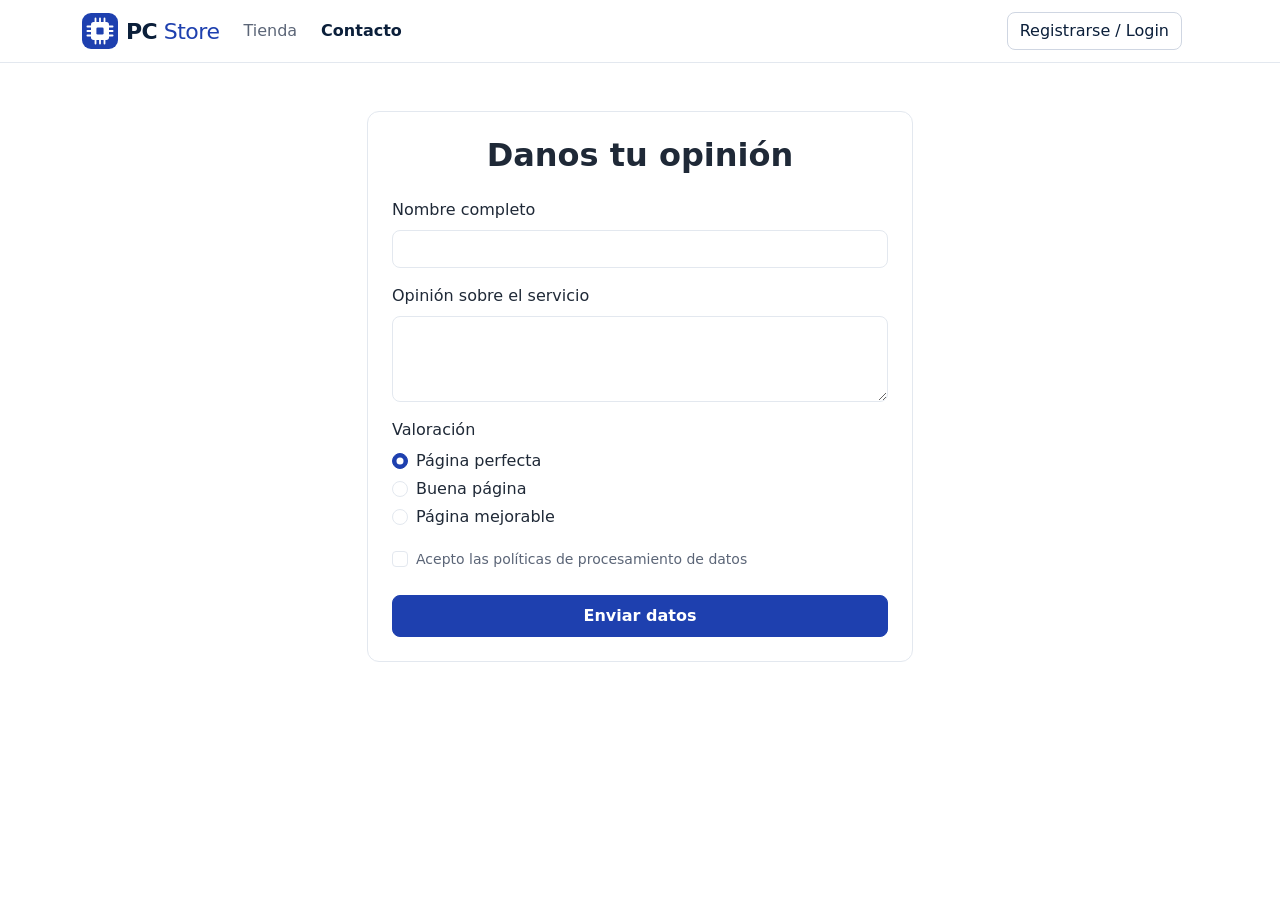
==== src/paginas/contacto.html @ e6b97def "feat: eliminar productos desde un boton del header con un modal y un select, quitandolos tambien de " ====
<!doctype html>
<html lang="es">

<head>
  <meta charset="UTF-8" />
  <meta name="viewport" content="width=device-width, initial-scale=1.0" />
  <title>Pagina de contacto</title>
  <link rel="icon" type="image/svg+xml" href="./../public/img/pc-store-icon.svg" />
  <link href="https://cdn.jsdelivr.net/npm/bootstrap@5.3.8/dist/css/bootstrap.min.css" rel="stylesheet"
    integrity="sha384-sRIl4kxILFvY47J16cr9ZwB07vP4J8+LH7qKQnuqkuIAvNWLzeN8tE5YBujZqJLB" crossorigin="anonymous" />
  <link rel="stylesheet" href="./../style/style.css" type="text/css" />
</head>

<body>
  <header>
    <nav class="navbar navbar-expand-lg bg-white border-bottom sticky-top">
      <div class="container">
        <a class="navbar-brand d-flex align-items-center gap-2" href="./../index.html"><img
            src="./../public/img/pc-store-icon.svg" alt="" width="36" height="36" /><span class="logo-texto"><span
              class="logo-pc">PC</span>
            <span class="fw-medium text-primary">Store</span></span></a>

        <button class="navbar-toggler" type="button" data-bs-toggle="collapse" data-bs-target="#menuNavegacion">
          <span class="navbar-toggler-icon"></span>
        </button>

        <div class="collapse navbar-collapse" id="menuNavegacion">
          <ul class="navbar-nav align-items-lg-center gap-lg-2 me-auto">
            <li class="nav-item">
              <a class="nav-link" href="./tienda.html">Tienda</a>
            </li>
            <li class="nav-item">
              <a class="nav-link active fw-semibold" href="./contacto.html">Contacto</a>
            </li>
          </ul>

          <div class="d-flex flex-column flex-lg-row align-items-stretch align-items-lg-center gap-2 py-2 py-lg-0">
            <button class="btn btn-outline-primary" data-bs-toggle="modal" data-bs-target="#RegModal"
              id="botonRegistroLogin">
              Registrarse / Login
            </button>

            <div id="tipoUsuario"></div>
            <div id="bienvenidaHeader"></div>

            <button type="button" class="btn btn-outline-danger d-none" id="cerrarSesionBoton">
              Cerrar sesion
            </button>

            <button class="btn btn-outline-primary d-none" id="mostrarPanelAdmin" data-bs-toggle="modal"
              data-bs-target="#modalAdmin">
              Panel Admin
            </button>

            <button class="btn btn-outline-danger d-none" id="mostrarEliminarProducto" data-bs-toggle="modal"
              data-bs-target="#modalEliminarProducto">
              Eliminar producto
            </button>

            <button class="btn btn-primary position-relative d-none" id="botonBolsa" data-bs-toggle="modal"
              data-bs-target="#modalBolsa">
              Bolsa
              <span class="position-absolute top-0 start-100 translate-middle badge rounded-pill bg-danger"
                id="badgeBolsa">
                0
              </span>
            </button>
          </div>
        </div>
      </div>
    </nav>
  </header>

  <section class="contenedor-login">
    <div class="modal fade" id="RegModal" tabindex="-1" aria-hidden="true">
      <div class="modal-dialog modal-dialog-centered">
        <div class="modal-content">
          <div class="modal-header">
            <h5 class="modal-title">Registrarse</h5>
            <button type="button" class="btn-close" data-bs-dismiss="modal" aria-label="Cerrar"></button>
          </div>

          <div class="modal-body">
            <ul class="nav nav-pills justify-content-center mb-4">
              <li class="nav-item">
                <a class="nav-link active" aria-current="page" href="#">Registrarse</a>
              </li>
              <li class="nav-item">
                <a class="nav-link" href="#" data-bs-toggle="modal" data-bs-target="#loginModal">Iniciar Sesion</a>
              </li>
            </ul>
            <div id="alertContainer"></div>
            <form id="regForm" novalidate>
              <div class="mb-3">
                <label class="form-label">Usuario</label>
                <input type="text" class="form-control" name="usuario" required id="nombreInput" />
              </div>
              <div class="mb-3">
                <label class="form-label">Contraseña</label>
                <input type="password" class="form-control" name="password" required id="contraseñaInput" />
              </div>
              <button type="submit" class="btn btn-primary w-100" id="regButton">
                Crear cuenta
              </button>
            </form>
          </div>
        </div>
      </div>
    </div>
    <div class="modal fade" id="loginModal" tabindex="-1" aria-hidden="true">
      <div class="modal-dialog modal-dialog-centered">
        <div class="modal-content">
          <div class="modal-header">
            <h5 class="modal-title">Iniciar Sesión</h5>
            <button type="button" class="btn-close" data-bs-dismiss="modal" aria-label="Cerrar"></button>
          </div>

          <div class="modal-body">
            <ul class="nav nav-pills justify-content-center mb-4">
              <li class="nav-item">
                <a class="nav-link" aria-current="page" href="#" data-bs-toggle="modal"
                  data-bs-target="#RegModal">Registrarse</a>
              </li>
              <li class="nav-item">
                <a class="nav-link active" data-bs-toggle="modal" data-bs-target="#loginModal">Iniciar Sesion</a>
              </li>
            </ul>
            <div id="alertContainerLogin"></div>
            <form id="loginForm" novalidate>
              <div class="mb-3">
                <label class="form-label">Usuario</label>
                <input type="text" class="form-control" name="usuario" required id="nombreLogin" />
              </div>
              <div class="mb-3">
                <label class="form-label">Contraseña</label>
                <input type="password" class="form-control" name="password" required id="contraseñaLogin" />
              </div>
              <button type="submit" class="btn btn-primary w-100" id="logButton">
                Entrar
              </button>
            </form>
          </div>
        </div>
      </div>
    </div>
  </section>
  <section class="container mt-4 text-center" id="avisosDOM"></section>

  <section>
    <div class="modal fade" id="tablaProducto" tabindex="-1" aria-hidden="true">
      <div class="modal-dialog modal-dialog-centered modal-lg">
        <div class="modal-content shadow">
          <div class="modal-header">
            <h5 class="modal-title fw-bold" id="modalProductoTitulo">
              Cargando...
            </h5>
            <button type="button" class="btn-close" data-bs-dismiss="modal" aria-label="Cerrar"></button>
          </div>
          <div class="modal-body p-4">
            <div class="row align-items-center">
              <div class="col-md-5 text-center mb-3 mb-md-0">
                <img src="" id="modalProductoImagen" class="img-fluid rounded" alt="Imagen del producto"
                  style="max-height: 250px; object-fit: contain" />
              </div>
              <div class="col-md-7">
                <p id="modalProductoPrecio" class="fs-3 fw-bold text-primary mb-2"></p>
                <p id="modalProductoDesc" class="text-muted"></p>
                <div class="mb-3">
                  <span class="badge bg-primary fs-6 fw-normal">Stock disponible:
                    <strong id="modalProductoStock">0</strong></span>
                </div>
                <div class="mb-3">
                  <label for="cantidadProducto" class="form-label fw-medium">Cantidad:</label>
                  <input type="number" class="form-control" id="cantidadProducto" min="1" value="1" />
                </div>
                <div class="d-flex justify-content-center justify-content-md-end mt-4">
                  <button class="btn btn-primary fw-semibold" id="btnAgregarBolsa">
                    Añadir al carrito
                  </button>
                </div>
              </div>
            </div>
          </div>
        </div>
      </div>
    </div>

    <div class="modal fade" id="modalAdmin" tabindex="-1" aria-hidden="true">
      <div class="modal-dialog modal-dialog-centered">
        <div class="modal-content shadow">
          <div class="modal-header">
            <h5 class="modal-title fw-bold">Panel Admin</h5>
            <button type="button" class="btn-close" data-bs-dismiss="modal" aria-label="Cerrar"></button>
          </div>

          <div class="modal-body p-4">
            <form id="ProductoForm">
              <div class="mb-3">
                <label for="nombreProducto" class="form-label fw-medium">Nombre producto</label>
                <input type="text" class="form-control" id="nombreProducto" required />
              </div>
              <div class="mb-3">
                <label for="ImagenProducto" class="form-label fw-medium">URL de la imagen</label>
                <input type="text" class="form-control" id="ImagenProducto" required />
              </div>
              <div class="mb-3">
                <label for="stockProducto" class="form-label fw-medium">Stock del producto</label>
                <input type="number" class="form-control" id="stockProducto" required />
              </div>

              <div class="mb-3">
                <label for="precioProducto" class="form-label fw-medium">Precio del producto</label>
                <input type="number" class="form-control" id="precioProducto" min="0" step="0.01" required />
              </div>

              <div class="mb-3">
                <label for="DescripcionProducto" class="form-label fw-medium">Descripción producto</label>
                <textarea class="form-control" id="DescripcionProducto" rows="3" required></textarea>
              </div>

              <button type="submit" class="btn btn-primary w-100 py-2 fw-semibold">
                Crear producto
              </button>
            </form>
          </div>
        </div>
      </div>
    </div>

    <div class="modal fade" id="modalEliminarProducto" tabindex="-1" aria-hidden="true">
      <div class="modal-dialog modal-dialog-centered">
        <div class="modal-content shadow">
          <div class="modal-header">
            <h5 class="modal-title fw-bold">Eliminar producto</h5>
            <button type="button" class="btn-close" data-bs-dismiss="modal" aria-label="Cerrar"></button>
          </div>

          <div class="modal-body p-4">
            <label for="selectEliminarProducto" class="form-label fw-medium">Producto</label>
            <select class="form-select mb-3" id="selectEliminarProducto"></select>
            <button type="button" class="btn btn-danger w-100 py-2 fw-semibold" id="btnEliminarProducto">
              Eliminar
            </button>
          </div>
        </div>
      </div>
    </div>

    <div class="modal fade" id="modalBolsa" tabindex="-1" aria-hidden="true">
      <div class="modal-dialog modal-dialog-centered modal-lg">
        <div class="modal-content shadow">
          <div class="modal-header">
            <h5 class="modal-title fw-bold">Tu Bolsa de la Compra</h5>
            <button type="button" class="btn-close" data-bs-dismiss="modal" aria-label="Cerrar"></button>
          </div>
          <div class="modal-body p-4">
            <div id="contenedorBolsa" class="list-group list-group-flush mb-3"
              style="max-height: 50vh; overflow-y: auto"></div>

            <div class="border-top pt-3">
              <div class="d-flex justify-content-between align-items-center mb-3">
                <span class="fs-5 text-muted">Total</span>
                <span class="fs-3 fw-bold text-primary" id="totalBolsa">0,00 €</span>
              </div>
              <div class="d-grid d-sm-flex gap-2 justify-content-sm-between">
                <button type="button" class="btn btn-outline-danger" id="btnEliminarBolsa">
                  Eliminar bolsa
                </button>
                <button type="button" class="btn btn-primary fw-semibold px-4" id="btnPagarAhora">
                  Pagar ahora
                </button>
              </div>
            </div>
          </div>
        </div>
      </div>
    </div>
  </section>

  <main class="container my-5">
    <div class="row justify-content-center">
      <div class="col-md-8 col-lg-6">
        <div class="card rounded-3">
          <div class="card-body p-4">
            <h2 class="card-title fw-bold text-center mb-4">
              Danos tu opinión
            </h2>

            <form id="opinionForm">
              <div class="mb-3">
                <label for="nombreOpinion" class="form-label fw-medium">Nombre completo</label>
                <input type="text" class="form-control" id="nombreOpinion" />
              </div>

              <div class="mb-3">
                <label for="opinionInput" class="form-label fw-medium">Opinión sobre el servicio</label>
                <textarea class="form-control" id="opinionInput" rows="3"></textarea>
              </div>

              <fieldset class="mb-3">
                <legend class="col-form-label pt-0 fw-medium">
                  Valoración
                </legend>
                <div class="form-check mb-1">
                  <input class="form-check-input" type="radio" name="valoracion" id="radioPerfecta" value="perfecta"
                    checked />
                  <label class="form-check-label" for="radioPerfecta">Página perfecta</label>
                </div>
                <div class="form-check mb-1">
                  <input class="form-check-input" type="radio" name="valoracion" id="radioBuena" value="buena" />
                  <label class="form-check-label" for="radioBuena">Buena página</label>
                </div>
                <div class="form-check">
                  <input class="form-check-input" type="radio" name="valoracion" id="radioMejorable"
                    value="mejorable" />
                  <label class="form-check-label" for="radioMejorable">Página mejorable</label>
                </div>
              </fieldset>

              <div class="mb-4">
                <div class="form-check">
                  <input class="form-check-input" type="checkbox" id="politicasCheck" />
                  <label class="form-check-label small text-muted" for="politicasCheck">
                    Acepto las políticas de procesamiento de datos
                  </label>
                </div>
              </div>

              <button type="submit" class="btn btn-primary w-100 py-2 fw-semibold">
                Enviar datos
              </button>
            </form>
          </div>
        </div>
      </div>
    </div>
  </main>

  <script src="https://cdn.jsdelivr.net/npm/@popperjs/core@2.11.8/dist/umd/popper.min.js"
    integrity="sha384-I7E8VVD/ismYTF4hNIPjVp/Zjvgyol6VFvRkX/vR+Vc4jQkC+hVqc2pM8ODewa9r"
    crossorigin="anonymous"></script>
  <script src="https://cdn.jsdelivr.net/npm/bootstrap@5.3.8/dist/js/bootstrap.min.js"
    integrity="sha384-G/EV+4j2dNv+tEPo3++6LCgdCROaejBqfUeNjuKAiuXbjrxilcCdDz6ZAVfHWe1Y"
    crossorigin="anonymous"></script>
  <script type="module" src="./../js/login.js"></script>
  <script type="module" src="./../js/insertar-productos.js"></script>
  <script type="module" src="./../js/bolsa.js"></script>
  <script type="module" src="./../js/contacto.js"></script>
</body>

</html>
---- src/style/style.css ----
/* colores de la web, si quiero cambiar algo lo cambio aqui y ya */
:root {
  --color-principal: #1e40af;
  --color-principal-hover: #1e3a8a;
  --color-principal-rgb: 30, 64, 175;
  --color-oscuro: #0b1f3a;
  --color-texto: #1f2937;
  --color-texto-secundario: #5b6577;
  --color-fondo: #ffffff;
  --color-fondo-suave: #f4f6fa;
  --color-fondo-suave-rgb: 244, 246, 250;
  --color-borde: #e3e8ef;
  --color-borde-fuerte: #cfd6e2;
  --color-acento: #60a5fa;

  /* le paso mis colores a bootstrap pa q sus clases los usen */
  --bs-primary: var(--color-principal);
  --bs-primary-rgb: var(--color-principal-rgb);
  --bs-link-color: var(--color-principal);
  --bs-link-color-rgb: var(--color-principal-rgb);
  --bs-link-hover-color: var(--color-principal-hover);
  --bs-link-hover-color-rgb: 30, 58, 138;
  --bs-body-color: var(--color-texto);
  --bs-body-bg: var(--color-fondo);
  --bs-heading-color: var(--color-oscuro);
  --bs-secondary-color: var(--color-texto-secundario);
  --bs-border-color: var(--color-borde);
  --bs-border-color-translucent: var(--color-borde);
  --bs-border-radius: 8px;
  --bs-border-radius-lg: 12px;
  --bs-light-rgb: var(--color-fondo-suave-rgb);
  --bs-tertiary-bg: var(--color-fondo-suave);
  --bs-tertiary-bg-rgb: var(--color-fondo-suave-rgb);
}

/* botones, en bootstrap 5.3 cada boton tiene sus propias varibles */
.btn-primary {
  --bs-btn-bg: var(--color-principal);
  --bs-btn-border-color: var(--color-principal);
  --bs-btn-hover-bg: var(--color-principal-hover);
  --bs-btn-hover-border-color: var(--color-principal-hover);
  --bs-btn-active-bg: var(--color-principal-hover);
  --bs-btn-active-border-color: var(--color-principal-hover);
  --bs-btn-disabled-bg: var(--color-principal);
  --bs-btn-disabled-border-color: var(--color-principal);
  --bs-btn-focus-shadow-rgb: var(--color-principal-rgb);
}

.btn-outline-primary {
  --bs-btn-color: var(--color-principal);
  --bs-btn-border-color: var(--color-principal);
  --bs-btn-hover-bg: var(--color-principal);
  --bs-btn-hover-border-color: var(--color-principal);
  --bs-btn-active-bg: var(--color-principal-hover);
  --bs-btn-active-border-color: var(--color-principal-hover);
  --bs-btn-disabled-color: var(--color-principal);
  --bs-btn-disabled-border-color: var(--color-principal);
  --bs-btn-focus-shadow-rgb: var(--color-principal-rgb);
}

/* esto bootstrap lo trae con su azul puesto a pelo asi q lo piso */
.nav-pills {
  --bs-nav-pills-link-active-bg: var(--color-principal);
}

.form-control:focus,
.form-check-input:focus {
  border-color: var(--color-acento);
  box-shadow: 0 0 0 0.25rem rgba(var(--color-principal-rgb), 0.15);
}

.form-check-input:checked {
  background-color: var(--color-principal);
  border-color: var(--color-principal);
}

/* header */
.navbar {
  --bs-navbar-color: var(--color-texto-secundario);
  --bs-navbar-hover-color: var(--color-oscuro);
  --bs-navbar-active-color: var(--color-oscuro);
}

/* los botones de borde del header (login y panel admin) con borde grisecito */
.navbar .btn-outline-primary {
  --bs-btn-color: var(--color-oscuro);
  --bs-btn-border-color: var(--color-borde-fuerte);
}

.logo-texto {
  font-size: 22px;
  letter-spacing: -0.5px;
  color: var(--color-oscuro);
}

.logo-pc {
  font-weight: 800;
}

/* hero del black friday */
.hero-bf__title {
  font-size: 52px;
  letter-spacing: -1.2px;
}

.hero-bf__text {
  font-size: 18px;
}

.hero-bf__card {
  box-shadow: 0 8px 24px rgba(11, 31, 58, 0.08);
}

.hero-bf__name {
  color: var(--color-oscuro);
}

/* en movil el titulo mas pequeño q sino ocupa media pantalla */
@media (max-width: 767.98px) {
  .hero-bf__title {
    font-size: 36px;
  }
}

/* catalogo */
.titulo-seccion {
  font-size: 30px;
  color: var(--color-oscuro);
}

.producto-card {
  --bs-card-spacer-x: 20px;
  --bs-card-spacer-y: 20px;
}

.producto-card .btn {
  min-height: 44px;
}
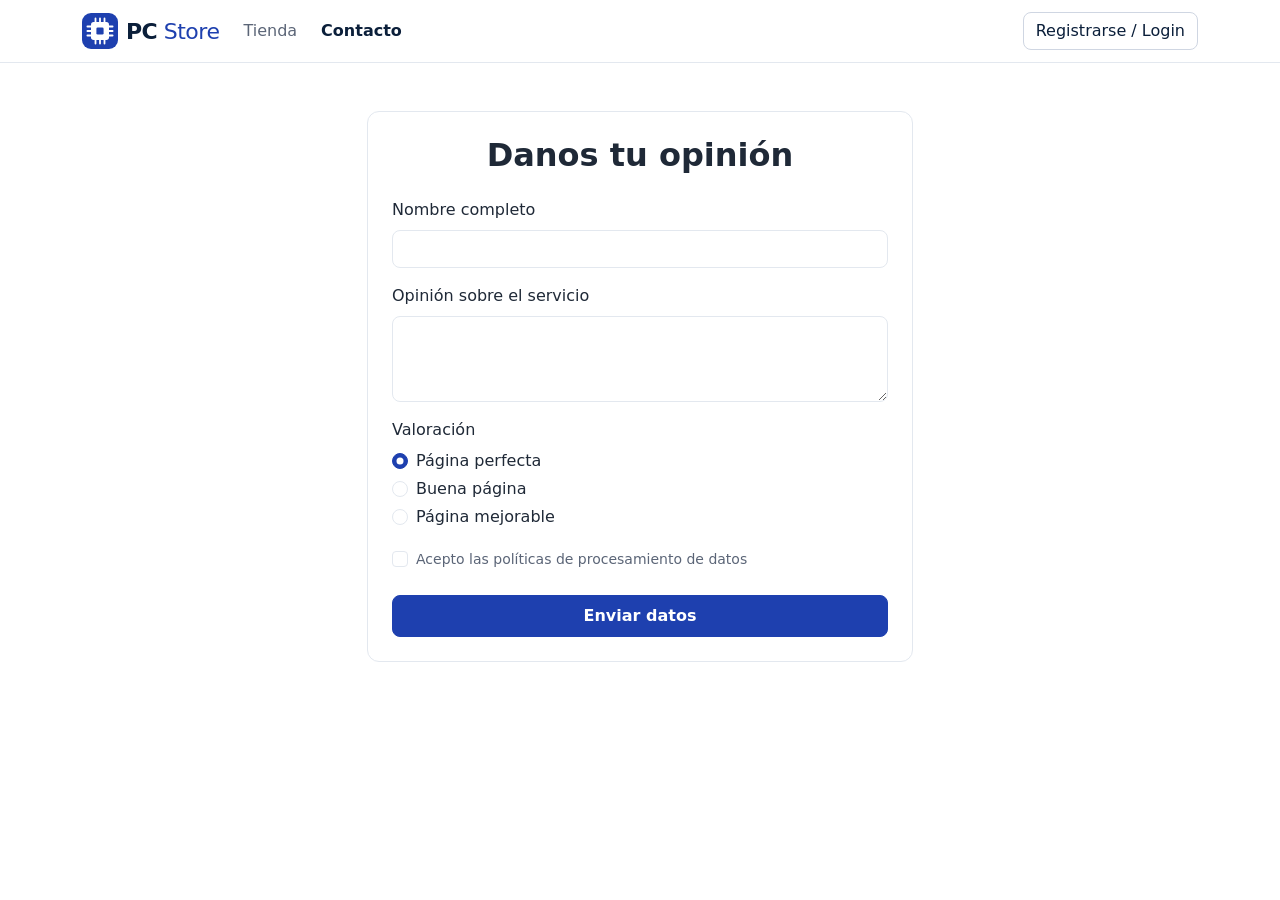
==== commit 7b0d83c8: "style: botones del header en desplegables de admin y de cuenta y mostrar el precio en las tarjetas d" ====
--- a/src/paginas/contacto.html
+++ b/src/paginas/contacto.html
@@ -40,22 +40,68 @@
               Registrarse / Login
             </button>
 
-            <div id="tipoUsuario"></div>
-            <div id="bienvenidaHeader"></div>
-
-            <button type="button" class="btn btn-outline-danger d-none" id="cerrarSesionBoton">
-              Cerrar sesion
-            </button>
-
-            <button class="btn btn-outline-primary d-none" id="mostrarPanelAdmin" data-bs-toggle="modal"
-              data-bs-target="#modalAdmin">
-              Panel Admin
-            </button>
-
-            <button class="btn btn-outline-danger d-none" id="mostrarEliminarProducto" data-bs-toggle="modal"
-              data-bs-target="#modalEliminarProducto">
-              Eliminar producto
-            </button>
+            <div class="dropdown dropdown-center menu-header">
+              <button type="button" class="btn btn-outline-primary dropdown-toggle w-100" data-bs-toggle="dropdown"
+                aria-expanded="false">
+                Admin
+              </button>
+              <ul class="dropdown-menu text-center shadow-sm">
+                <li>
+                  <button type="button" class="dropdown-item d-none" id="mostrarPanelAdmin" data-bs-toggle="modal"
+                    data-bs-target="#modalAdmin">
+                    Crear producto
+                  </button>
+                </li>
+                <li>
+                  <button type="button" class="dropdown-item d-none" id="mostrarPedidos" data-bs-toggle="modal"
+                    data-bs-target="#modalPedidos">
+                    Pedidos
+                  </button>
+                </li>
+                <li>
+                  <button type="button" class="dropdown-item text-danger d-none" id="mostrarEliminarProducto"
+                    data-bs-toggle="modal" data-bs-target="#modalEliminarProducto">
+                    Eliminar producto
+                  </button>
+                </li>
+              </ul>
+            </div>
+
+            <div class="dropdown dropdown-center menu-header">
+              <button type="button" class="btn btn-outline-primary dropdown-toggle w-100" data-bs-toggle="dropdown"
+                aria-expanded="false">
+                Mi cuenta
+              </button>
+              <ul class="dropdown-menu text-center shadow-sm">
+                <li class="d-flex flex-column gap-2 px-3 py-2">
+                  <div id="bienvenidaHeader"></div>
+                  <div id="tipoUsuario"></div>
+                </li>
+                <li>
+                  <hr class="dropdown-divider" />
+                </li>
+                <li>
+                  <button type="button" class="dropdown-item d-none" id="mostrarHistorial" data-bs-toggle="modal"
+                    data-bs-target="#modalHistorial">
+                    Mis pedidos
+                  </button>
+                </li>
+                <li>
+                  <button type="button" class="dropdown-item d-none" id="botonEditarPerfil" data-bs-toggle="modal"
+                    data-bs-target="#contenedorEditarPerfil">
+                    Editar perfil
+                  </button>
+                </li>
+                <li>
+                  <hr class="dropdown-divider" />
+                </li>
+                <li>
+                  <button type="button" class="dropdown-item text-danger d-none" id="cerrarSesionBoton">
+                    Cerrar sesión
+                  </button>
+                </li>
+              </ul>
+            </div>
 
             <button class="btn btn-primary position-relative d-none" id="botonBolsa" data-bs-toggle="modal"
               data-bs-target="#modalBolsa">
@@ -163,6 +209,7 @@
                   style="max-height: 250px; object-fit: contain" />
               </div>
               <div class="col-md-7">
+                <div id="avisosModal"></div>
                 <p id="modalProductoPrecio" class="fs-3 fw-bold text-primary mb-2"></p>
                 <p id="modalProductoDesc" class="text-muted"></p>
                 <div class="mb-3">
@@ -271,6 +318,62 @@
                 </button>
               </div>
             </div>
+          </div>
+        </div>
+      </div>
+    </div>
+
+    <div class="modal fade" id="contenedorEditarPerfil" tabindex="-1" aria-hidden="true">
+      <div class="modal-dialog modal-dialog-centered">
+        <div class="modal-content shadow">
+          <div class="modal-header">
+            <h5 class="modal-title fw-bold">Editar perfil</h5>
+            <button type="button" class="btn-close" data-bs-dismiss="modal" aria-label="Cerrar"></button>
+          </div>
+          <div class="modal-body p-4">
+            <div id="avisosEditarPerfil"> </div>
+            <form id="editarPerfilForm" novalidate>
+              <div class="mb-3">
+                <label for="perfilUsuario" class="form-label fw-medium">Nombre de usuario</label>
+                <input type="text" class="form-control" id="perfilUsuario" name="usuario" required />
+              </div>
+              <div class="mb-3">
+                <label for="perfilUsuario" class="form-label fw-medium">Contraseña</label>
+                <input type="password" class="form-control" id="perfilContraseña" name="contraseña" required />
+              </div>
+              <button type="submit" class="btn btn-primary w-100 fw-semibold">
+                Guardar cambios
+              </button>
+            </form>
+          </div>
+        </div>
+      </div>
+    </div>
+
+    <div class="modal fade" id="modalPedidos" tabindex="-1" aria-hidden="true">
+      <div class="modal-dialog modal-dialog-centered modal-dialog-scrollable modal-lg">
+        <div class="modal-content shadow">
+          <div class="modal-header">
+            <h5 class="modal-title fw-bold">Pedidos de los compradores</h5>
+            <button type="button" class="btn-close" data-bs-dismiss="modal" aria-label="Cerrar"></button>
+          </div>
+          <div class="modal-body p-4">
+            <div id="avisosPedidos"></div>
+            <div id="contenedorPedidos" class="list-group list-group-flush"></div>
+          </div>
+        </div>
+      </div>
+    </div>
+
+    <div class="modal fade" id="modalHistorial" tabindex="-1" aria-hidden="true">
+      <div class="modal-dialog modal-dialog-centered modal-dialog-scrollable modal-lg">
+        <div class="modal-content shadow">
+          <div class="modal-header">
+            <h5 class="modal-title fw-bold">Mis pedidos</h5>
+            <button type="button" class="btn-close" data-bs-dismiss="modal" aria-label="Cerrar"></button>
+          </div>
+          <div class="modal-body p-4">
+            <div id="contenedorHistorial" class="list-group list-group-flush"></div>
           </div>
         </div>
       </div>
@@ -345,6 +448,8 @@
   <script type="module" src="./../js/login.js"></script>
   <script type="module" src="./../js/insertar-productos.js"></script>
   <script type="module" src="./../js/bolsa.js"></script>
+  <script type="module" src="./../js/editar-usuarios.js"></script>
+  <script type="module" src="./../js/pedidos.js"></script>
   <script type="module" src="./../js/contacto.js"></script>
 </body>
 
--- a/src/style/style.css
+++ b/src/style/style.css
@@ -87,6 +87,11 @@
   --bs-btn-border-color: var(--color-borde-fuerte);
 }
 
+/* si todas las opciones de un desplegable estan ocultas (d-none), escondo el desplegable entero */
+.menu-header:not(:has(.dropdown-item:not(.d-none))) {
+  display: none;
+}
+
 .logo-texto {
   font-size: 22px;
   letter-spacing: -0.5px;
